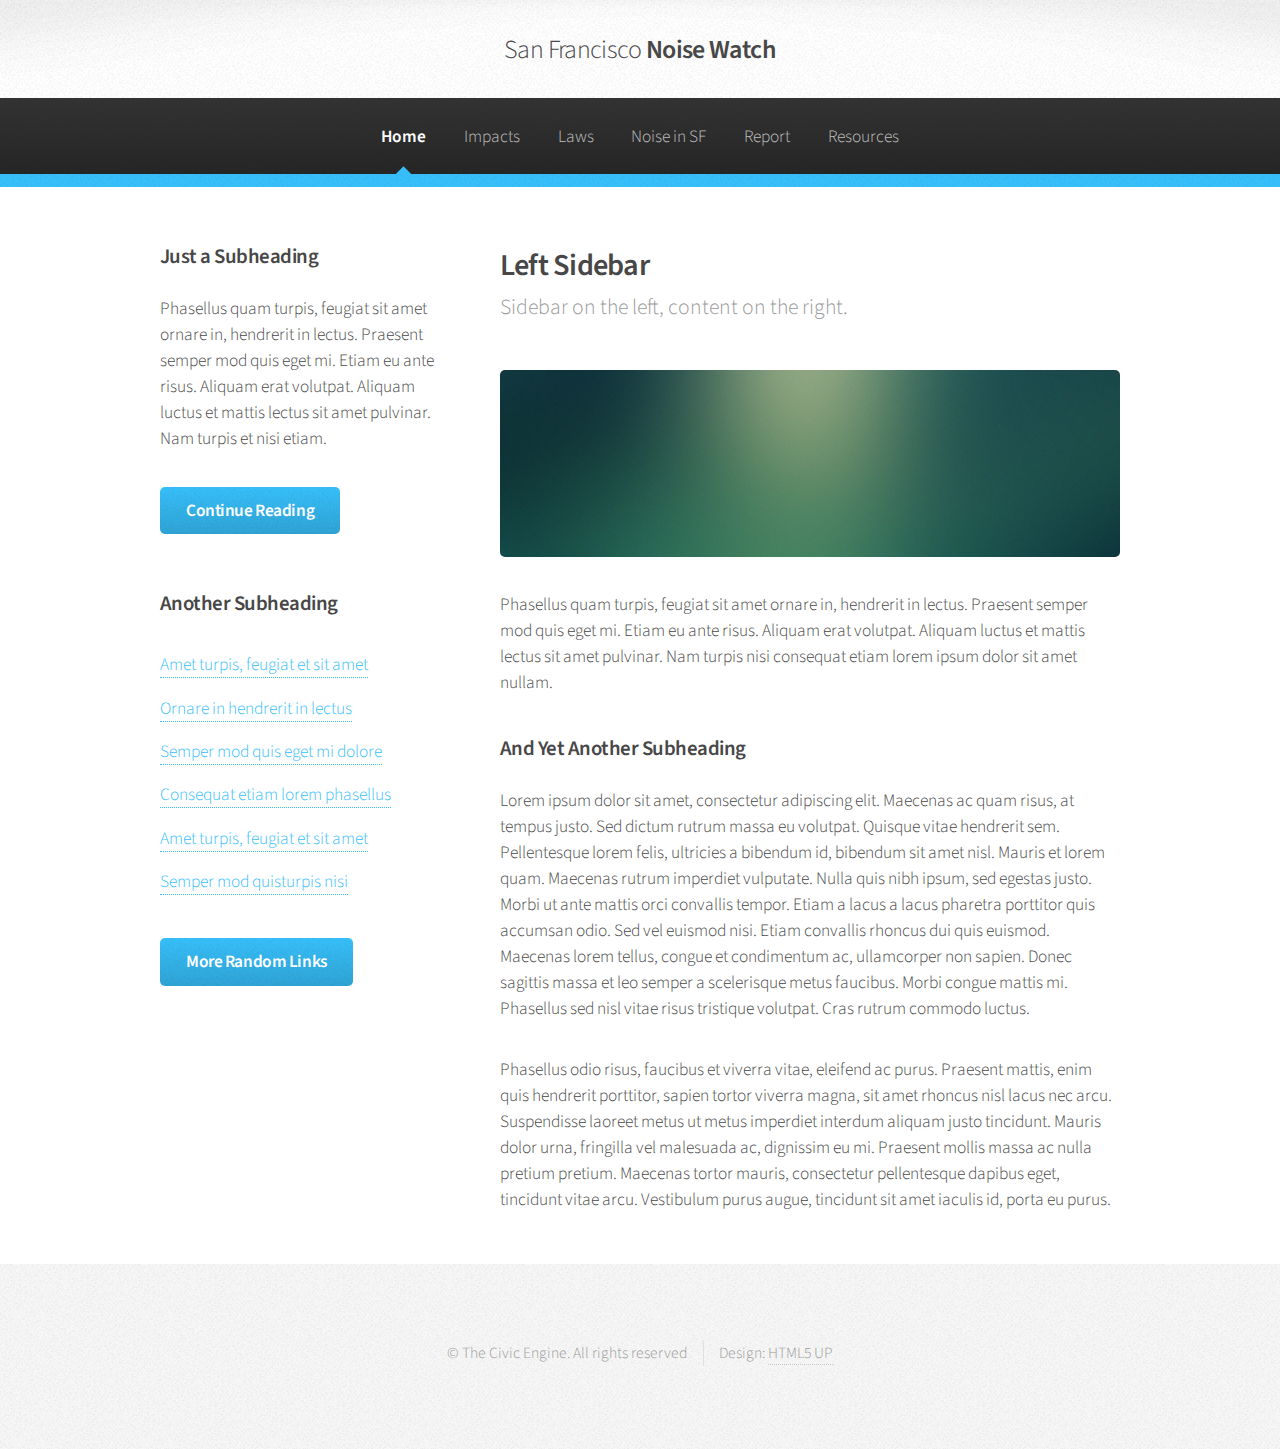
==== impacts.html @ 50843672 "Adds basic website" ====
<!DOCTYPE HTML>
<!--
	Arcana by HTML5 UP
	html5up.net | @n33co
	Free for personal and commercial use under the CCA 3.0 license (html5up.net/license)
-->
<html>

	<head>
		<title>San Francisco Noise Watch</title>
		<meta http-equiv="content-type" content="text/html; charset=utf-8" />
		<meta name="description" content="" />
		<meta name="keywords" content="" />
		<!--[if lte IE 8]><script src="css/ie/html5shiv.js"></script><![endif]-->
		<script src="js/jquery.min.js"></script>
		<script src="js/jquery.dropotron.min.js"></script>
		<script src="js/skel.min.js"></script>
		<script src="js/skel-layers.min.js"></script>
		<script src="js/init.js"></script>
		<noscript>
			<link rel="stylesheet" href="css/skel.css" />
			<link rel="stylesheet" href="css/style.css" />
			<link rel="stylesheet" href="css/style-wide.css" />
		</noscript>
		<!--[if lte IE 8]><link rel="stylesheet" href="css/ie/v8.css" /><![endif]-->
	</head>
	<body>

		<!-- Header -->
			<div id="header">

				<!-- Logo -->
					<h1><a href="index.html" id="logo"><em>San Francisco</em> Noise Watch</a></h1>

				<!-- Nav -->
					<nav id="nav">
						 <ul>
							<li class="current"><a href="index.html">Home</a></li>
							<!--
							<li>
								<a href="">Dropdown</a>
								<ul>
									<li><a href="#">Lorem dolor</a></li>
									<li><a href="#">Magna phasellus</a></li>
									<li><a href="#">Etiam sed tempus</a></li>
									<li>
										<a href="">Submenu</a>
										<ul>
											<li><a href="#">Lorem dolor</a></li>
											<li><a href="#">Phasellus magna</a></li>
											<li><a href="#">Magna phasellus</a></li>
											<li><a href="#">Etiam nisl</a></li>
											<li><a href="#">Veroeros feugiat</a></li>
										</ul>
									</li>
									<li><a href="#">Veroeros feugiat</a></li>
								</ul>
							</li> -->
							<li><a href="impacts.html">Impacts</a></li>
							<li><a href="laws.html">Laws</a></li>
							<li><a href="noise.html">Noise in SF</a></li>
							<li><a href="report.html">Report</a></li>
							<li><a href="resources.html">Resources</a></li>
						</ul>
					</nav>

			</div>

		<!-- Main -->
			<section class="wrapper style1">
				<div class="container">
					<div class="row 200%">
						<div class="4u 12u(narrower)">
							<div id="sidebar">

								<!-- Sidebar -->

									<section>
										<h3>Just a Subheading</h3>
										<p>Phasellus quam turpis, feugiat sit amet ornare in, hendrerit in lectus.
										Praesent semper mod quis eget mi. Etiam eu ante risus. Aliquam erat volutpat.
										Aliquam luctus et mattis lectus sit amet pulvinar. Nam turpis et nisi etiam.</p>
										<footer>
											<a href="#" class="button">Continue Reading</a>
										</footer>
									</section>

									<section>
										<h3>Another Subheading</h3>
										<ul class="links">
											<li><a href="#">Amet turpis, feugiat et sit amet</a></li>
											<li><a href="#">Ornare in hendrerit in lectus</a></li>
											<li><a href="#">Semper mod quis eget mi dolore</a></li>
											<li><a href="#">Consequat etiam lorem phasellus</a></li>
											<li><a href="#">Amet turpis, feugiat et sit amet</a></li>
											<li><a href="#">Semper mod quisturpis nisi</a></li>
										</ul>
										<footer>
											<a href="#" class="button">More Random Links</a>
										</footer>
									</section>

							</div>
						</div>
						<div class="8u  12u(narrower) important(narrower)">
							<div id="content">

								<!-- Content -->

									<article>
										<header>
											<h2>Left Sidebar</h2>
											<p>Sidebar on the left, content on the right.</p>
										</header>

										<span class="image featured"><img src="images/banner.jpg" alt="" /></span>

										<p>Phasellus quam turpis, feugiat sit amet ornare in, hendrerit in lectus.
										Praesent semper mod quis eget mi. Etiam eu ante risus. Aliquam erat volutpat.
										Aliquam luctus et mattis lectus sit amet pulvinar. Nam turpis nisi
										consequat etiam lorem ipsum dolor sit amet nullam.</p>

										<h3>And Yet Another Subheading</h3>
										<p>Lorem ipsum dolor sit amet, consectetur adipiscing elit. Maecenas ac quam risus, at tempus
										justo. Sed dictum rutrum massa eu volutpat. Quisque vitae hendrerit sem. Pellentesque lorem felis,
										ultricies a bibendum id, bibendum sit amet nisl. Mauris et lorem quam. Maecenas rutrum imperdiet
										vulputate. Nulla quis nibh ipsum, sed egestas justo. Morbi ut ante mattis orci convallis tempor.
										Etiam a lacus a lacus pharetra porttitor quis accumsan odio. Sed vel euismod nisi. Etiam convallis
										rhoncus dui quis euismod. Maecenas lorem tellus, congue et condimentum ac, ullamcorper non sapien.
										Donec sagittis massa et leo semper a scelerisque metus faucibus. Morbi congue mattis mi.
										Phasellus sed nisl vitae risus tristique volutpat. Cras rutrum commodo luctus.</p>

										<p>Phasellus odio risus, faucibus et viverra vitae, eleifend ac purus. Praesent mattis, enim
										quis hendrerit porttitor, sapien tortor viverra magna, sit amet rhoncus nisl lacus nec arcu.
										Suspendisse laoreet metus ut metus imperdiet interdum aliquam justo tincidunt. Mauris dolor urna,
										fringilla vel malesuada ac, dignissim eu mi. Praesent mollis massa ac nulla pretium pretium.
										Maecenas tortor mauris, consectetur pellentesque dapibus eget, tincidunt vitae arcu.
										Vestibulum purus augue, tincidunt sit amet iaculis id, porta eu purus.</p>
									</article>

							</div>
						</div>
					</div>
				</div>
			</section>

		<!-- Footer -->
			<div id="footer">
				<!-- Copyright -->
					<div class="copyright">
						<ul class="menu">
							<li>&copy; The Civic Engine. All rights reserved</li><li>Design: <a href="http://html5up.net">HTML5 UP</a></li>
						</ul>
					</div>

			</div>

	</body>
</html>
---- css/skel.css ----
/* Resets (http://meyerweb.com/eric/tools/css/reset/ | v2.0 | 20110126 | License: none (public domain)) */

	html,body,div,span,applet,object,iframe,h1,h2,h3,h4,h5,h6,p,blockquote,pre,a,abbr,acronym,address,big,cite,code,del,dfn,em,img,ins,kbd,q,s,samp,small,strike,strong,sub,sup,tt,var,b,u,i,center,dl,dt,dd,ol,ul,li,fieldset,form,label,legend,table,caption,tbody,tfoot,thead,tr,th,td,article,aside,canvas,details,embed,figure,figcaption,footer,header,hgroup,menu,nav,output,ruby,section,summary,time,mark,audio,video{margin:0;padding:0;border:0;font-size:100%;font:inherit;vertical-align:baseline;}article,aside,details,figcaption,figure,footer,header,hgroup,menu,nav,section{display:block;}body{line-height:1;}ol,ul{list-style:none;}blockquote,q{quotes:none;}blockquote:before,blockquote:after,q:before,q:after{content:'';content:none;}table{border-collapse:collapse;border-spacing:0;}body{-webkit-text-size-adjust:none}

/* Box Model */

	*, *:before, *:after {
		-moz-box-sizing: border-box;
		-webkit-box-sizing: border-box;
		box-sizing: border-box;
	}

/* Container */

	.container {
		margin-left: auto;
		margin-right: auto;

		/* width: (containers) */
		width: 1200px;
	}

	/* Modifiers */

		/* 125% */
			.container.\31 25\25 {
				width: 100%;

				/* max-width: (containers * 1.25) */
				max-width: 1500px;

				/* min-width: (containers) */
				min-width: 1200px;
			}

		/* 75% */
			.container.\37 5\25 {

				/* width: (containers * 0.75) */
				width: 900px;

			}

		/* 50% */
			.container.\35 0\25 {

				/* width: (containers * 0.50) */
				width: 600px;

			}

		/* 25% */
			.container.\32 5\25 {

				/* width: (containers * 0.25) */
				width: 300px;

			}

/* Grid */

	.row {
		border-bottom: solid 1px transparent;
	}

	.row > * {
		float: left;
	}

	.row:after, .row:before {
		content: '';
		display: block;
		clear: both;
		height: 0;
	}

	.row.uniform > * > :first-child {
		margin-top: 0;
	}

	.row.uniform > * > :last-child {
		margin-bottom: 0;
	}

	/* Gutters */

		/* Normal */

			.row > * {
				/* padding: (gutters.horizontal) 0 0 (gutters.vertical) */
				padding: 40px 0 0 40px;
			}

			.row {
				/* margin: -(gutters.horizontal) 0 -1px -(gutters.vertical) */
				margin: -40px 0 -1px -40px;
			}

			.row.uniform > * {
				/* padding: (gutters.vertical) 0 0 (gutters.vertical) */
				padding: 40px 0 0 40px;
			}

			.row.uniform {
				/* margin: -(gutters.vertical) 0 -1px -(gutters.vertical) */
				margin: -40px 0 -1px -40px;
			}

		/* 200% */

			.row.\32 00\25 > * {
				/* padding: (gutters.horizontal) 0 0 (gutters.vertical) */
				padding: 80px 0 0 80px;
			}

			.row.\32 00\25 {
				/* margin: -(gutters.horizontal) 0 -1px -(gutters.vertical) */
				margin: -80px 0 -1px -80px;
			}

			.row.uniform.\32 00\25 > * {
				/* padding: (gutters.vertical) 0 0 (gutters.vertical) */
				padding: 80px 0 0 80px;
			}

			.row.uniform.\32 00\25 {
				/* margin: -(gutters.vertical) 0 -1px -(gutters.vertical) */
				margin: -80px 0 -1px -80px;
			}

		/* 150% */

			.row.\31 50\25 > * {
				/* padding: (gutters.horizontal) 0 0 (gutters.vertical) */
				padding: 60px 0 0 60px;
			}

			.row.\31 50\25 {
				/* margin: -(gutters.horizontal) 0 -1px -(gutters.vertical) */
				margin: -60px 0 -1px -60px;
			}

			.row.uniform.\31 50\25 > * {
				/* padding: (gutters.vertical) 0 0 (gutters.vertical) */
				padding: 60px 0 0 60px;
			}

			.row.uniform.\31 50\25 {
				/* margin: -(gutters.vertical) 0 -1px -(gutters.vertical) */
				margin: -60px 0 -1px -60px;
			}

		/* 50% */

			.row.\35 0\25 > * {
				/* padding: (gutters.horizontal) 0 0 (gutters.vertical) */
				padding: 20px 0 0 20px;
			}

			.row.\35 0\25 {
				/* margin: -(gutters.horizontal) 0 -1px -(gutters.vertical) */
				margin: -20px 0 -1px -20px;
			}

			.row.uniform.\35 0\25 > * {
				/* padding: (gutters.vertical) 0 0 (gutters.vertical) */
				padding: 20px 0 0 20px;
			}

			.row.uniform.\35 0\25 {
				/* margin: -(gutters.vertical) 0 -1px -(gutters.vertical) */
				margin: -20px 0 -1px -20px;
			}

		/* 25% */

			.row.\32 5\25 > * {
				/* padding: (gutters.horizontal) 0 0 (gutters.vertical) */
				padding: 10px 0 0 10px;
			}

			.row.\32 5\25 {
				/* margin: -(gutters.horizontal) 0 -1px -(gutters.vertical) */
				margin: -10px 0 -1px -10px;
			}

			.row.uniform.\32 5\25 > * {
				/* padding: (gutters.vertical) 0 0 (gutters.vertical) */
				padding: 10px 0 0 10px;
			}

			.row.uniform.\32 5\25 {
				/* margin: -(gutters.vertical) 0 -1px -(gutters.vertical) */
				margin: -10px 0 -1px -10px;
			}

		/* 0% */

			.row.\30 \25 > * {
				padding: 0;
			}

			.row.\30 \25 {
				margin: 0 0 -1px 0;
			}

	/* Cells */

		.\31 2u, .\31 2u\24 { width: 100%; clear: none; margin-left: 0; }
		.\31 1u, .\31 1u\24 { width: 91.6666666667%; clear: none; margin-left: 0; }
		.\31 0u, .\31 0u\24 { width: 83.3333333333%; clear: none; margin-left: 0; }
		.\39 u, .\39 u\24 { width: 75%; clear: none; margin-left: 0; }
		.\38 u, .\38 u\24 { width: 66.6666666667%; clear: none; margin-left: 0; }
		.\37 u, .\37 u\24 { width: 58.3333333333%; clear: none; margin-left: 0; }
		.\36 u, .\36 u\24 { width: 50%; clear: none; margin-left: 0; }
		.\35 u, .\35 u\24 { width: 41.6666666667%; clear: none; margin-left: 0; }
		.\34 u, .\34 u\24 { width: 33.3333333333%; clear: none; margin-left: 0; }
		.\33 u, .\33 u\24 { width: 25%; clear: none; margin-left: 0; }
		.\32 u, .\32 u\24 { width: 16.6666666667%; clear: none; margin-left: 0; }
		.\31 u, .\31 u\24 { width: 8.3333333333%; clear: none; margin-left: 0; }

		.\31 2u\24 + *,
		.\31 1u\24 + *,
		.\31 0u\24 + *,
		.\39 u\24 + *,
		.\38 u\24 + *,
		.\37 u\24 + *,
		.\36 u\24 + *,
		.\35 u\24 + *,
		.\34 u\24 + *,
		.\33 u\24 + *,
		.\32 u\24 + *,
		.\31 u\24 + * {
			clear: left;
		}

		.\-11u { margin-left: 91.6666666667% }
		.\-10u { margin-left: 83.3333333333% }
		.\-9u { margin-left: 75% }
		.\-8u { margin-left: 66.6666666667% }
		.\-7u { margin-left: 58.3333333333% }
		.\-6u { margin-left: 50% }
		.\-5u { margin-left: 41.6666666667% }
		.\-4u { margin-left: 33.3333333333% }
		.\-3u { margin-left: 25% }
		.\-2u { margin-left: 16.6666666667% }
		.\-1u { margin-left: 8.3333333333% }
---- css/style.css ----
@import url("font-awesome.min.css");
@import url("http://fonts.googleapis.com/css?family=Source+Sans+Pro:300,300italic,600,600italic");

/*
	Arcana by HTML5 UP
	html5up.net | @n33co
	Free for personal and commercial use under the CCA 3.0 license (html5up.net/license)
*/

/* Custom stuff */

.half-container{
	width: 50%;
	height: 400px;
}

.map{
	height: 400px;
	margin-bottom: 40px;
	margin-left: 10px;
	margin-right: 10px;
}

.map-title{
	text-align: center;
}

.noise-content p {
	margin-bottom: 1em;
}

/* Basic */

	body,
	#skel-layers-wrapper {
		background: #f7f7f7 url("images/bg01.png");
	}

	body.is-loading * {
		-moz-transition: none !important;
		-webkit-transition: none !important;
		-o-transition: none !important;
		-ms-transition: none !important;
		transition: none !important;
		-moz-animation: none !important;
		-webkit-animation: none !important;
		-o-animation: none !important;
		-ms-animation: none !important;
		animation: none !important;
	}

	body, input, select, textarea {
		color: #474747;
		font-family: 'Source Sans Pro', sans-serif;
		font-size: 16pt;
		font-weight: 300;
		line-height: 1.65em;
	}

	a {
		-moz-transition: color 0.2s ease-in-out, border-color 0.2s ease-in-out, opacity 0.2s ease-in-out;
		-webkit-transition: color 0.2s ease-in-out, border-color 0.2s ease-in-out, opacity 0.2s ease-in-out;
		-o-transition: color 0.2s ease-in-out, border-color 0.2s ease-in-out, opacity 0.2s ease-in-out;
		-ms-transition: color 0.2s ease-in-out, border-color 0.2s ease-in-out, opacity 0.2s ease-in-out;
		transition: color 0.2s ease-in-out, border-color 0.2s ease-in-out, opacity 0.2s ease-in-out;
		color: #37c0fb;
		text-decoration: none;
		border-bottom: dotted 1px;
	}

		a:hover {
			color: #37c0fb;
			border-bottom-color: transparent;
		}

	strong, b {
		font-weight: 600;
	}

	em, i {
		font-style: italic;
	}

	p, ul, ol, dl, table, blockquote {
		margin: 0 0 2em 0;
	}

	h1, h2, h3, h4, h5, h6 {
		color: inherit;
		font-weight: 600;
		line-height: 1.75em;
		margin-bottom: 1em;
	}

		h1 a, h2 a, h3 a, h4 a, h5 a, h6 a {
			color: inherit;
			text-decoration: none;
		}

		h1 em, h2 em, h3 em, h4 em, h5 em, h6 em {
			font-style: normal;
			font-weight: 300;
		}

	h2 {
		font-size: 1.75em;
		letter-spacing: -0.025em;
	}

	h3 {
		font-size: 1.2em;
		letter-spacing: -0.025em;
	}

	sub {
		font-size: 0.8em;
		position: relative;
		top: 0.5em;
	}

	sup {
		font-size: 0.8em;
		position: relative;
		top: -0.5em;
	}

	hr {
		border-top: solid 1px #e0e0e0;
		border: 0;
		margin-bottom: 1.5em;
	}

	blockquote {
		border-left: solid 0.5em #e0e0e0;
		font-style: italic;
		padding: 1em 0 1em 2em;
	}

	section.special, article.special {
		text-align: center;
	}

	header p {
		color: #999999;
		font-size: 1.25em;
		position: relative;
		margin-top: -1.25em;
		margin-bottom: 2.25em;
	}

	header.major {
		text-align: center;
		margin: 0 0 2em 0;
	}

		header.major h2 {
			font-size: 2.25em;
		}

		header.major p {
			position: relative;
			border-top: solid 1px #e0e0e0;
			padding: 1em 0 0 0;
			margin: 0;
			top: -1em;
			font-size: 1.5em;
			letter-spacing: -0.025em;
		}

	footer {
		margin: 0 0 3em 0;
	}

		footer > :last-child {
			margin-bottom: 0;
		}

		footer.major {
			padding-top: 3em;
		}

/* Form */

	input[type="text"],
	input[type="password"],
	input[type="email"],
	textarea {
		-moz-appearance: none;
		-webkit-appearance: none;
		-o-appearance: none;
		-ms-appearance: none;
		appearance: none;
		-moz-transition: border-color 0.2s ease-in-out;
		-webkit-transition: border-color 0.2s ease-in-out;
		-o-transition: border-color 0.2s ease-in-out;
		-ms-transition: border-color 0.2s ease-in-out;
		transition: border-color 0.2s ease-in-out;
		background: #fff;
		border: solid 1px #e0e0e0;
		border-radius: 5px;
		color: inherit;
		display: block;
		outline: 0;
		padding: 0.75em;
		text-decoration: none;
		width: 100%;
	}

		input[type="text"]:focus,
		input[type="password"]:focus,
		input[type="email"]:focus,
		textarea:focus {
			border-color: #37c0fb;
		}

	input[type="text"],
	input[type="password"],
	input[type="email"] {
		line-height: 1em;
	}

	label {
		display: block;
		color: inherit;
		font-weight: 600;
		line-height: 1.75em;
		margin-bottom: 0.5em;
	}

	::-webkit-input-placeholder {
		color: #999999;
		position: relative;
		top: 3px;
	}

	:-moz-placeholder {
		color: #999999;
	}

	::-moz-placeholder {
		color: #999999;
	}

	:-ms-input-placeholder {
		color: #999999;
	}

	.formerize-placeholder {
		color: #999999;
	}

/* Image */

	.image {
		border: 0;
		display: inline-block;
		position: relative;
		border-radius: 5px;
	}

		.image img {
			display: block;
			border-radius: 5px;
		}

		.image.left {
			display: block;
			float: left;
			margin: 0 2em 2em 0;
			position: relative;
			top: 0.25em;
		}

			.image.left img {
				display: block;
				width: 100%;
			}

		.image.fit {
			display: block;
		}

			.image.fit img {
				display: block;
				width: 100%;
			}

		.image.featured {
			display: block;
			margin: 0 0 2em 0;
		}

			.image.featured img {
				display: block;
				width: 100%;
			}

/* Icon */

	.icon {
		position: relative;
		text-decoration: none;
	}

		.icon:before {
			-moz-osx-font-smoothing: grayscale;
			-webkit-font-smoothing: antialiased;
			font-family: FontAwesome;
			font-style: normal;
			font-weight: normal;
			text-transform: none !important;
		}

		.icon > .label {
			display: none;
		}

		.icon.major {
			text-align: center;
			cursor: default;
			background-color: #37c0fb;
			background-image: -moz-linear-gradient(top, rgba(0,0,0,0), rgba(0,0,0,0.15)), url("images/bg01.png");
			background-image: -webkit-linear-gradient(top, rgba(0,0,0,0), rgba(0,0,0,0.15)), url("images/bg01.png");
			background-image: -o-linear-gradient(top, rgba(0,0,0,0), rgba(0,0,0,0.15)), url("images/bg01.png");
			background-image: -ms-linear-gradient(top, rgba(0,0,0,0), rgba(0,0,0,0.15)), url("images/bg01.png");
			background-image: linear-gradient(top, rgba(0,0,0,0), rgba(0,0,0,0.15)), url("images/bg01.png");
			color: white;
			border-radius: 100%;
			display: inline-block;
			width: 5em;
			height: 5em;
			line-height: 5em;
			box-shadow: 0 0 0 7px white, 0 0 0 8px #e0e0e0;
			margin: 0 0 2em 0;
		}

			.icon.major:before {
				font-size: 36px;
			}

/* Lists */

	ol.default {
		list-style: decimal;
		padding-left: 1.25em;
	}

		ol.default li {
			padding-left: 0.25em;
		}

	ul.default {
		list-style: disc;
		padding-left: 1em;
	}

		ul.default li {
			padding-left: 0.5em;
		}

	ul.links li {
		line-height: 2.5em;
	}

	ul.icons {
		cursor: default;
	}

		ul.icons li {
			display: inline-block;
			line-height: 1em;
			padding-left: 1.5em;
		}

			ul.icons li:first-child {
				padding-left: 0;
			}

			ul.icons li a, ul.icons li span {
				font-size: 2em;
				border: 0;
			}

	ul.actions {
		cursor: default;
	}

		ul.actions:last-child {
			margin-bottom: 0;
		}

		ul.actions li {
			display: inline-block;
			padding: 0 0 0 1.5em;
		}

			ul.actions li:first-child {
				padding: 0;
			}

		ul.actions.vertical li {
			display: block;
			padding: 1.5em 0 0 0;
		}

			ul.actions.vertical li:first-child {
				padding: 0;
			}

	ul.menu li {
		border-left: solid 1px #e0e0e0;
		display: inline-block;
		padding: 0 0 0 1em;
		margin: 0 0 0 1em;
	}

		ul.menu li:first-child {
			border-left: 0;
			margin-left: 0;
			padding-left: 0;
		}

/* Tables */

	table {
		width: 100%;
	}

		table.default {
			width: 100%;
		}

			table.default tbody tr {
				border-bottom: solid 1px #e0e0e0;
			}

			table.default td {
				padding: 0.5em 1em 0.5em 1em;
			}

			table.default th {
				font-weight: 600;
				padding: 0.5em 1em 0.5em 1em;
				text-align: left;
			}

			table.default thead {
				background-color: #555555;
				background-image: -moz-linear-gradient(top, rgba(0,0,0,0), rgba(0,0,0,0.15)), url("images/bg01.png");
				background-image: -webkit-linear-gradient(top, rgba(0,0,0,0), rgba(0,0,0,0.15)), url("images/bg01.png");
				background-image: -o-linear-gradient(top, rgba(0,0,0,0), rgba(0,0,0,0.15)), url("images/bg01.png");
				background-image: -ms-linear-gradient(top, rgba(0,0,0,0), rgba(0,0,0,0.15)), url("images/bg01.png");
				background-image: linear-gradient(top, rgba(0,0,0,0), rgba(0,0,0,0.15)), url("images/bg01.png");
				color: #fff;
			}

/* Button */

	input[type="submit"],
	input[type="reset"],
	input[type="button"],
	.button {
		-moz-appearance: none;
		-webkit-appearance: none;
		-o-appearance: none;
		-ms-appearance: none;
		appearance: none;
		-moz-transition: background-color 0.2s ease-in-out, color 0.2s ease-in-out, box-shadow 0.2s ease-in-out;
		-webkit-transition: background-color 0.2s ease-in-out, color 0.2s ease-in-out, box-shadow 0.2s ease-in-out;
		-o-transition: background-color 0.2s ease-in-out, color 0.2s ease-in-out, box-shadow 0.2s ease-in-out;
		-ms-transition: background-color 0.2s ease-in-out, color 0.2s ease-in-out, box-shadow 0.2s ease-in-out;
		transition: background-color 0.2s ease-in-out, color 0.2s ease-in-out, box-shadow 0.2s ease-in-out;
		background-color: #37c0fb;
		background-image: -moz-linear-gradient(top, rgba(0,0,0,0), rgba(0,0,0,0.15)), url("images/bg01.png");
		background-image: -webkit-linear-gradient(top, rgba(0,0,0,0), rgba(0,0,0,0.15)), url("images/bg01.png");
		background-image: -o-linear-gradient(top, rgba(0,0,0,0), rgba(0,0,0,0.15)), url("images/bg01.png");
		background-image: -ms-linear-gradient(top, rgba(0,0,0,0), rgba(0,0,0,0.15)), url("images/bg01.png");
		background-image: linear-gradient(top, rgba(0,0,0,0), rgba(0,0,0,0.15)), url("images/bg01.png");
		border-radius: 5px;
		border: 0;
		color: white;
		cursor: pointer;
		display: inline-block;
		padding: 0 1.5em;
		line-height: 2.75em;
		min-width: 9em;
		text-align: center;
		text-decoration: none;
		font-weight: 600;
		letter-spacing: -0.025em;
	}

		input[type="submit"]:hover,
		input[type="reset"]:hover,
		input[type="button"]:hover,
		.button:hover {
			background-color: #50c8fb;
			color: white !important;
		}

		input[type="submit"]:active,
		input[type="reset"]:active,
		input[type="button"]:active,
		.button:active {
			background-color: #1eb8fb;
			color: white;
		}

		input[type="submit"].alt,
		input[type="reset"].alt,
		input[type="button"].alt,
		.button.alt {
			background-color: #555555;
			color: #fff;
		}

			input[type="submit"].alt:hover,
			input[type="reset"].alt:hover,
			input[type="button"].alt:hover,
			.button.alt:hover {
				background-color: #626262;
			}

			input[type="submit"].alt:active,
			input[type="reset"].alt:active,
			input[type="button"].alt:active,
			.button.alt:active {
				background-color: #484848;
			}

		input[type="submit"].icon:before,
		input[type="reset"].icon:before,
		input[type="button"].icon:before,
		.button.icon:before {
			margin-right: 0.5em;
		}

		input[type="submit"].fit,
		input[type="reset"].fit,
		input[type="button"].fit,
		.button.fit {
			width: 100%;
		}

		input[type="submit"].small,
		input[type="reset"].small,
		input[type="button"].small,
		.button.small {
			font-size: 0.8em;
		}

/* Box */

	.box.highlight {
		text-align: center;
	}

	.box.post {
		position: relative;
		margin: 0 0 2em 0;
	}

		.box.post:after {
			content: '';
			display: block;
			clear: both;
		}

		.box.post .inner {
			margin-left: calc(30% + 2em);
		}

			.box.post .inner > :last-child {
				margin-bottom: 0;
			}

		.box.post .image {
			width: 30%;
			margin: 0;
		}

/* Header */

	#header {
		text-align: center;
		padding: 3em 0 0 0;
		background-color: #fff;
		background-image: url("images/bg02.png"), url("images/bg02.png"), url("images/bg01.png");
		background-position: top left,					top left,					top left;
		background-size: 100% 6em,					100% 6em,					auto;
		background-repeat: no-repeat,					no-repeat,					repeat;
	}

		#header h1 {
			padding: 0 0 2.75em 0;
			margin: 0;
		}

			#header h1 a {
				font-size: 1.5em;
				letter-spacing: -0.025em;
				border: 0;
			}

	#nav {
		cursor: default;
		background-color: #333;
		background-image: -moz-linear-gradient(top, rgba(0,0,0,0), rgba(0,0,0,0.3)), url("images/bg01.png");
		background-image: -webkit-linear-gradient(top, rgba(0,0,0,0), rgba(0,0,0,0.3)), url("images/bg01.png");
		background-image: -o-linear-gradient(top, rgba(0,0,0,0), rgba(0,0,0,0.3)), url("images/bg01.png");
		background-image: -ms-linear-gradient(top, rgba(0,0,0,0), rgba(0,0,0,0.3)), url("images/bg01.png");
		background-image: linear-gradient(top, rgba(0,0,0,0), rgba(0,0,0,0.3)), url("images/bg01.png");
		padding: 0;
	}

		#nav:after {
			content: '';
			display: block;
			width: 100%;
			height: 0.75em;
			background-color: #37c0fb;
			background-image: url("images/bg01.png");
		}

		#nav > ul {
			margin: 0;
		}

			#nav > ul > li {
				position: relative;
				display: inline-block;
				margin-left: 1em;
			}

				#nav > ul > li a {
					color: #c0c0c0;
					text-decoration: none;
					border: 0;
					display: block;
					padding: 1.5em 0.5em 1.35em 0.5em;
				}

				#nav > ul > li:first-child {
					margin-left: 0;
				}

				#nav > ul > li:hover a {
					color: #fff;
				}

				#nav > ul > li.current {
					font-weight: 600;
				}

					#nav > ul > li.current:before {
						-moz-transform: rotateZ(45deg);
						-webkit-transform: rotateZ(45deg);
						-o-transform: rotateZ(45deg);
						-ms-transform: rotateZ(45deg);
						transform: rotateZ(45deg);
						width: 0.75em;
						height: 0.75em;
						content: '';
						display: block;
						position: absolute;
						bottom: -0.5em;
						left: 50%;
						margin-left: -0.375em;
						background-color: #37c0fb;
						background-image: url("images/bg01.png");
					}

					#nav > ul > li.current a {
						color: #fff;
					}

				#nav > ul > li.active a {
					color: #fff;
				}

					#nav > ul > li.active.current:before {
						opacity: 0;
					}

				#nav > ul > li > ul {
					display: none;
				}

/* Dropotron */

	.dropotron {
		background-color: #333;
		background-image: -moz-linear-gradient(top, rgba(0,0,0,0.3), rgba(0,0,0,0)), url("images/bg01.png");
		background-image: -webkit-linear-gradient(top, rgba(0,0,0,0.3), rgba(0,0,0,0)), url("images/bg01.png");
		background-image: -o-linear-gradient(top, rgba(0,0,0,0.3), rgba(0,0,0,0)), url("images/bg01.png");
		background-image: -ms-linear-gradient(top, rgba(0,0,0,0.3), rgba(0,0,0,0)), url("images/bg01.png");
		background-image: linear-gradient(top, rgba(0,0,0,0.3), rgba(0,0,0,0)), url("images/bg01.png");
		border-radius: 5px;
		color: #fff;
		min-width: 10em;
		padding: 1em 0;
		text-align: center;
		box-shadow: 0 1em 1em 0 rgba(0, 0, 0, 0.5);
	}

		.dropotron > li {
			line-height: 2em;
			padding: 0 1.1em 0 1em;
		}

			.dropotron > li > a {
				color: #c0c0c0;
				text-decoration: none;
				border: 0;
			}

			.dropotron > li.active > a, .dropotron > li:hover > a {
				color: #fff;
			}

		.dropotron.level-0 {
			border-radius: 0 0 5px 5px;
			font-size: 0.9em;
			padding-top: 0;
			margin-top: -1px;
		}

/* Banner */

	#banner {
		background-image: url("../images/sanfran.jpg");
		background-position: center center;
		background-size: cover;
		height: 28em;
		text-align: center;
		position: relative;
	}

		#banner header {
			position: absolute;
			bottom: 0;
			left: 0;
			width: 100%;
			background: #212121;
			background: rgba(27, 27, 27, 0.75);
			color: #fff;
			padding: 1.5em 0;
		}

			#banner header h2 {
				display: inline-block;
				margin: 0;
				font-size: 1.25em;
				vertical-align: middle;
			}

				#banner header h2 em {
					opacity: 0.75;
				}

				#banner header h2 a {
					border-bottom-color: rgba(255, 255, 255, 0.5);
				}

					#banner header h2 a:hover {
						border-bottom-color: transparent;
					}

			#banner header .button {
				vertical-align: middle;
				margin-left: 1em;
			}

/* Wrapper */

	.wrapper {
		padding: 5em 0 3em 0;
	}

		.wrapper.style1 {
			background: #fff;
		}

		.wrapper.style2 {
			background-color: #fff;
			background-image: url("images/bg02.png"), url("images/bg03.png"), url("images/bg01.png");
			background-position: top left,						bottom left,					top left;
			background-size: 100% 6em,						100% 6em,						auto;
			background-repeat: no-repeat,						no-repeat,						repeat;
		}

		.wrapper.style3 {
			background-color: #37c0fb;
			background-image: -moz-linear-gradient(top, rgba(0,0,0,0), rgba(0,0,0,0.15)), url("images/bg01.png");
			background-image: -webkit-linear-gradient(top, rgba(0,0,0,0), rgba(0,0,0,0.15)), url("images/bg01.png");
			background-image: -o-linear-gradient(top, rgba(0,0,0,0), rgba(0,0,0,0.15)), url("images/bg01.png");
			background-image: -ms-linear-gradient(top, rgba(0,0,0,0), rgba(0,0,0,0.15)), url("images/bg01.png");
			background-image: linear-gradient(top, rgba(0,0,0,0), rgba(0,0,0,0.15)), url("images/bg01.png");
			color: white;
		}

			.wrapper.style3 .button {
				background: white;
				color: #474747;
			}

				.wrapper.style3 .button:hover {
					color: #37c0fb !important;
				}

/* CTA */

	#cta {
		text-align: center;
		padding: 3.5em 0;
	}

		#cta header h2 {
			display: inline-block;
			vertical-align: middle;
			margin: 0;
		}

		#cta header .button {
			vertical-align: middle;
			margin-left: 1em;
		}

/* Footer */

	#footer {
		padding: 4em 0 8em 0;
	}

		#footer a {
			color: inherit;
			border-bottom-color: rgba(71, 71, 71, 0.25);
		}

			#footer a:hover {
				color: #37c0fb;
				border-bottom-color: transparent;
			}

		#footer .container {
			margin-bottom: 4em;
		}

		#footer .icons {
			text-align: center;
			margin: 0;
		}

			#footer .icons a {
				color: #999999;
			}

				#footer .icons a:hover {
					color: #474747;
				}

		#footer .copyright {
			color: #999999;
			margin-top: 1.5em;
			text-align: center;
			font-size: 0.9em;
		}
---- css/style-wide.css ----
/*
	Arcana by HTML5 UP
	html5up.net | @n33co
	Free for personal and commercial use under the CCA 3.0 license (html5up.net/license)
*/

/* Basic */

	body, input, select, textarea {
		font-size: 14pt;
		line-height: 1.5em;
	}

/* Banner */

	#banner {
		height: 24em;
	}
---- css/ie/v8.css ----
/*
	Arcana by HTML5 UP
	html5up.net | @n33co
	Free for personal and commercial use under the CCA 3.0 license (html5up.net/license)
*/

/* Form */

	input[type="text"],
	input[type="password"],
	input[type="email"],
	textarea {
		position: relative;
		-ms-behavior: url("css/ie/PIE.htc");
	}

/* Image */

	.image {
		-ms-behavior: url("css/ie/PIE.htc");
	}

		.image img {
			position: relative;
			-ms-behavior: url("css/ie/PIE.htc");
		}

/* Icon */

	.icon.major {
		position: relative;
		-ms-behavior: url("css/ie/PIE.htc");
	}

/* Button */

	input[type="submit"],
	input[type="reset"],
	input[type="button"],
	.button {
		position: relative;
		-ms-behavior: url("css/ie/PIE.htc");
	}

/* Box */

	.box.post .inner {
		margin-left: 35%;
	}

/* Header */

	#nav > ul > li.current:before {
		display: none;
	}

/* Dropotron */

	.dropotron {
		-ms-behavior: url("css/ie/PIE.htc");
	}

/* Banner */

	#banner {
		-ms-behavior: url("css/ie/backgroundsize.min.htc");
	}

/* Wrapper */

	.wrapper.style2 {
		background: #fdfdfd url("../images/bg01.png");
	}
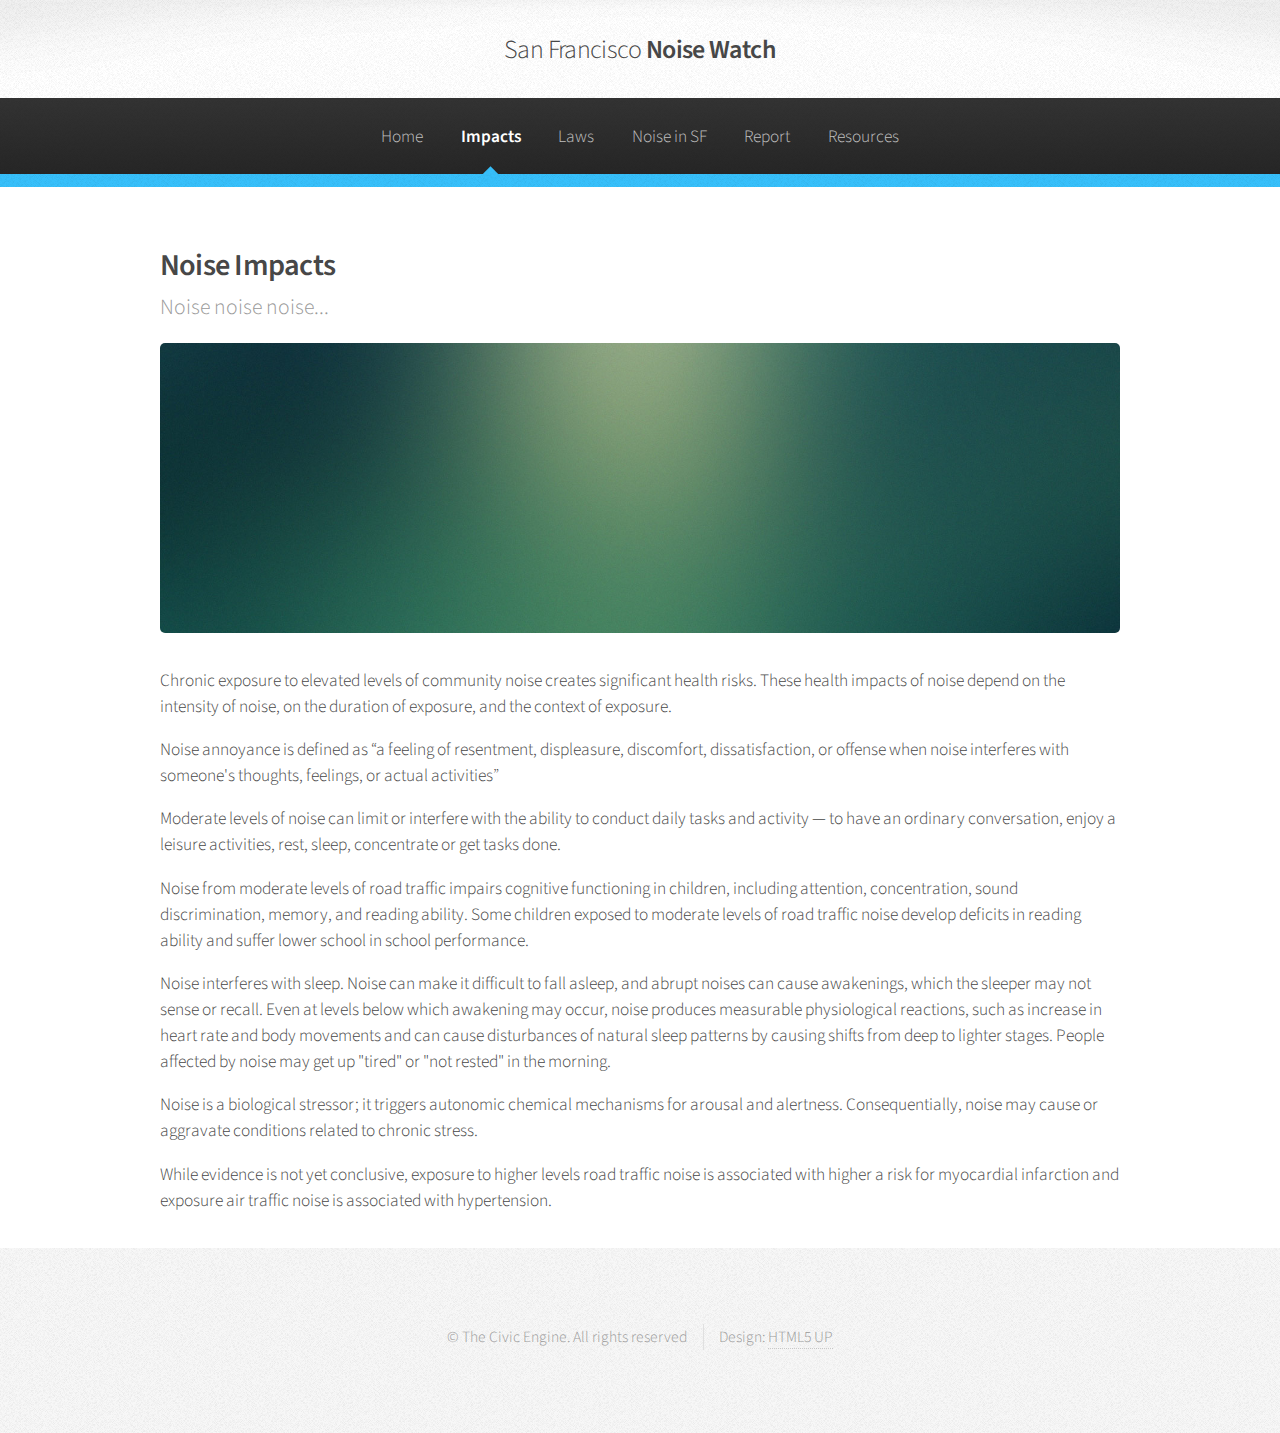
==== commit ea74bb5c: "Adds more of the noise table and links to form" ====
--- a/impacts.html
+++ b/impacts.html
@@ -35,28 +35,8 @@
 				<!-- Nav -->
 					<nav id="nav">
 						 <ul>
-							<li class="current"><a href="index.html">Home</a></li>
-							<!--
-							<li>
-								<a href="">Dropdown</a>
-								<ul>
-									<li><a href="#">Lorem dolor</a></li>
-									<li><a href="#">Magna phasellus</a></li>
-									<li><a href="#">Etiam sed tempus</a></li>
-									<li>
-										<a href="">Submenu</a>
-										<ul>
-											<li><a href="#">Lorem dolor</a></li>
-											<li><a href="#">Phasellus magna</a></li>
-											<li><a href="#">Magna phasellus</a></li>
-											<li><a href="#">Etiam nisl</a></li>
-											<li><a href="#">Veroeros feugiat</a></li>
-										</ul>
-									</li>
-									<li><a href="#">Veroeros feugiat</a></li>
-								</ul>
-							</li> -->
-							<li><a href="impacts.html">Impacts</a></li>
+							<li><a href="index.html">Home</a></li>
+							<li  class="current"><a href="impacts.html">Impacts</a></li>
 							<li><a href="laws.html">Laws</a></li>
 							<li><a href="noise.html">Noise in SF</a></li>
 							<li><a href="report.html">Report</a></li>
@@ -69,77 +49,34 @@
 		<!-- Main -->
 			<section class="wrapper style1">
 				<div class="container">
-					<div class="row 200%">
-						<div class="4u 12u(narrower)">
-							<div id="sidebar">
+					<div id="content" class="noise-content">
 
-								<!-- Sidebar -->
+						<!-- Content -->
 
-									<section>
-										<h3>Just a Subheading</h3>
-										<p>Phasellus quam turpis, feugiat sit amet ornare in, hendrerit in lectus.
-										Praesent semper mod quis eget mi. Etiam eu ante risus. Aliquam erat volutpat.
-										Aliquam luctus et mattis lectus sit amet pulvinar. Nam turpis et nisi etiam.</p>
-										<footer>
-											<a href="#" class="button">Continue Reading</a>
-										</footer>
-									</section>
+							<article>
+								<header>
+									<h2>Noise Impacts</h2>
+									<p>Noise noise noise...</p>
+								</header>
 
-									<section>
-										<h3>Another Subheading</h3>
-										<ul class="links">
-											<li><a href="#">Amet turpis, feugiat et sit amet</a></li>
-											<li><a href="#">Ornare in hendrerit in lectus</a></li>
-											<li><a href="#">Semper mod quis eget mi dolore</a></li>
-											<li><a href="#">Consequat etiam lorem phasellus</a></li>
-											<li><a href="#">Amet turpis, feugiat et sit amet</a></li>
-											<li><a href="#">Semper mod quisturpis nisi</a></li>
-										</ul>
-										<footer>
-											<a href="#" class="button">More Random Links</a>
-										</footer>
-									</section>
+								<span class="image featured"><img src="images/banner.jpg" alt="" /></span>
 
-							</div>
-						</div>
-						<div class="8u  12u(narrower) important(narrower)">
-							<div id="content">
+								<p>Chronic exposure to elevated levels of community noise creates significant health risks.  These health impacts of noise depend on the intensity of noise, on the duration of exposure, and the context of exposure.</p>
 
-								<!-- Content -->
+								<p>Noise annoyance is defined as “a feeling of resentment, displeasure, discomfort, dissatisfaction, or offense when noise interferes with someone's thoughts, feelings, or actual activities”</p>
 
-									<article>
-										<header>
-											<h2>Left Sidebar</h2>
-											<p>Sidebar on the left, content on the right.</p>
-										</header>
+								<p>Moderate levels of noise can limit or interfere with the ability to conduct daily tasks and activity — to have an ordinary conversation, enjoy a leisure activities, rest, sleep, concentrate or get tasks done.</p>
 
-										<span class="image featured"><img src="images/banner.jpg" alt="" /></span>
+								<p>Noise from moderate levels of road traffic impairs cognitive functioning in children, including attention, concentration, sound discrimination, memory, and reading ability.  Some children exposed to moderate levels of road traffic noise develop deficits in reading ability and suffer lower school in school performance.</p>
 
-										<p>Phasellus quam turpis, feugiat sit amet ornare in, hendrerit in lectus.
-										Praesent semper mod quis eget mi. Etiam eu ante risus. Aliquam erat volutpat.
-										Aliquam luctus et mattis lectus sit amet pulvinar. Nam turpis nisi
-										consequat etiam lorem ipsum dolor sit amet nullam.</p>
+								<p>Noise interferes with sleep. Noise can make it difficult to fall asleep, and abrupt noises can cause awakenings, which the sleeper may not sense or recall.  Even at levels below which awakening may occur, noise produces measurable physiological reactions, such as increase in heart rate and body movements and can cause disturbances of natural sleep patterns by causing shifts from deep to lighter stages. People affected by noise may get up "tired" or "not rested" in the morning.</p> 
+								
+								<p>Noise is a biological stressor; it triggers autonomic chemical mechanisms for arousal and alertness. Consequentially, noise may cause or aggravate conditions related to chronic stress.</p>
 
-										<h3>And Yet Another Subheading</h3>
-										<p>Lorem ipsum dolor sit amet, consectetur adipiscing elit. Maecenas ac quam risus, at tempus
-										justo. Sed dictum rutrum massa eu volutpat. Quisque vitae hendrerit sem. Pellentesque lorem felis,
-										ultricies a bibendum id, bibendum sit amet nisl. Mauris et lorem quam. Maecenas rutrum imperdiet
-										vulputate. Nulla quis nibh ipsum, sed egestas justo. Morbi ut ante mattis orci convallis tempor.
-										Etiam a lacus a lacus pharetra porttitor quis accumsan odio. Sed vel euismod nisi. Etiam convallis
-										rhoncus dui quis euismod. Maecenas lorem tellus, congue et condimentum ac, ullamcorper non sapien.
-										Donec sagittis massa et leo semper a scelerisque metus faucibus. Morbi congue mattis mi.
-										Phasellus sed nisl vitae risus tristique volutpat. Cras rutrum commodo luctus.</p>
+								<p>While evidence is not yet conclusive, exposure to higher levels road traffic noise is associated with higher a risk for myocardial infarction and exposure air traffic noise is  associated with hypertension.</p>
 
-										<p>Phasellus odio risus, faucibus et viverra vitae, eleifend ac purus. Praesent mattis, enim
-										quis hendrerit porttitor, sapien tortor viverra magna, sit amet rhoncus nisl lacus nec arcu.
-										Suspendisse laoreet metus ut metus imperdiet interdum aliquam justo tincidunt. Mauris dolor urna,
-										fringilla vel malesuada ac, dignissim eu mi. Praesent mollis massa ac nulla pretium pretium.
-										Maecenas tortor mauris, consectetur pellentesque dapibus eget, tincidunt vitae arcu.
-										Vestibulum purus augue, tincidunt sit amet iaculis id, porta eu purus.</p>
-									</article>
+							</article>
 
-							</div>
-						</div>
 					</div>
 				</div>
 			</section>
--- a/css/style.css
+++ b/css/style.css
@@ -15,7 +15,7 @@
 }
 
 .map{
-	height: 400px;
+	height: 450px;
 	margin-bottom: 40px;
 	margin-left: 10px;
 	margin-right: 10px;
@@ -28,6 +28,25 @@
 .noise-content p {
 	margin-bottom: 1em;
 }
+
+.noise-table > tbody > tr > td {
+	padding-left: 20px;
+	padding-right: 20px;
+	padding-top: 20px;
+}
+
+.table-subtitle > td{
+	padding-top: 10px;
+	text-align: center;
+}
+
+thead {
+	text-align: center;
+	background-color: #37C0FB;
+	color: white;
+}
+tbody:nth-child(odd) { background: #f5f5f5; }
+tbody:nth-child(even) { background: #e5e5e5; }
 
 /* Basic */
 
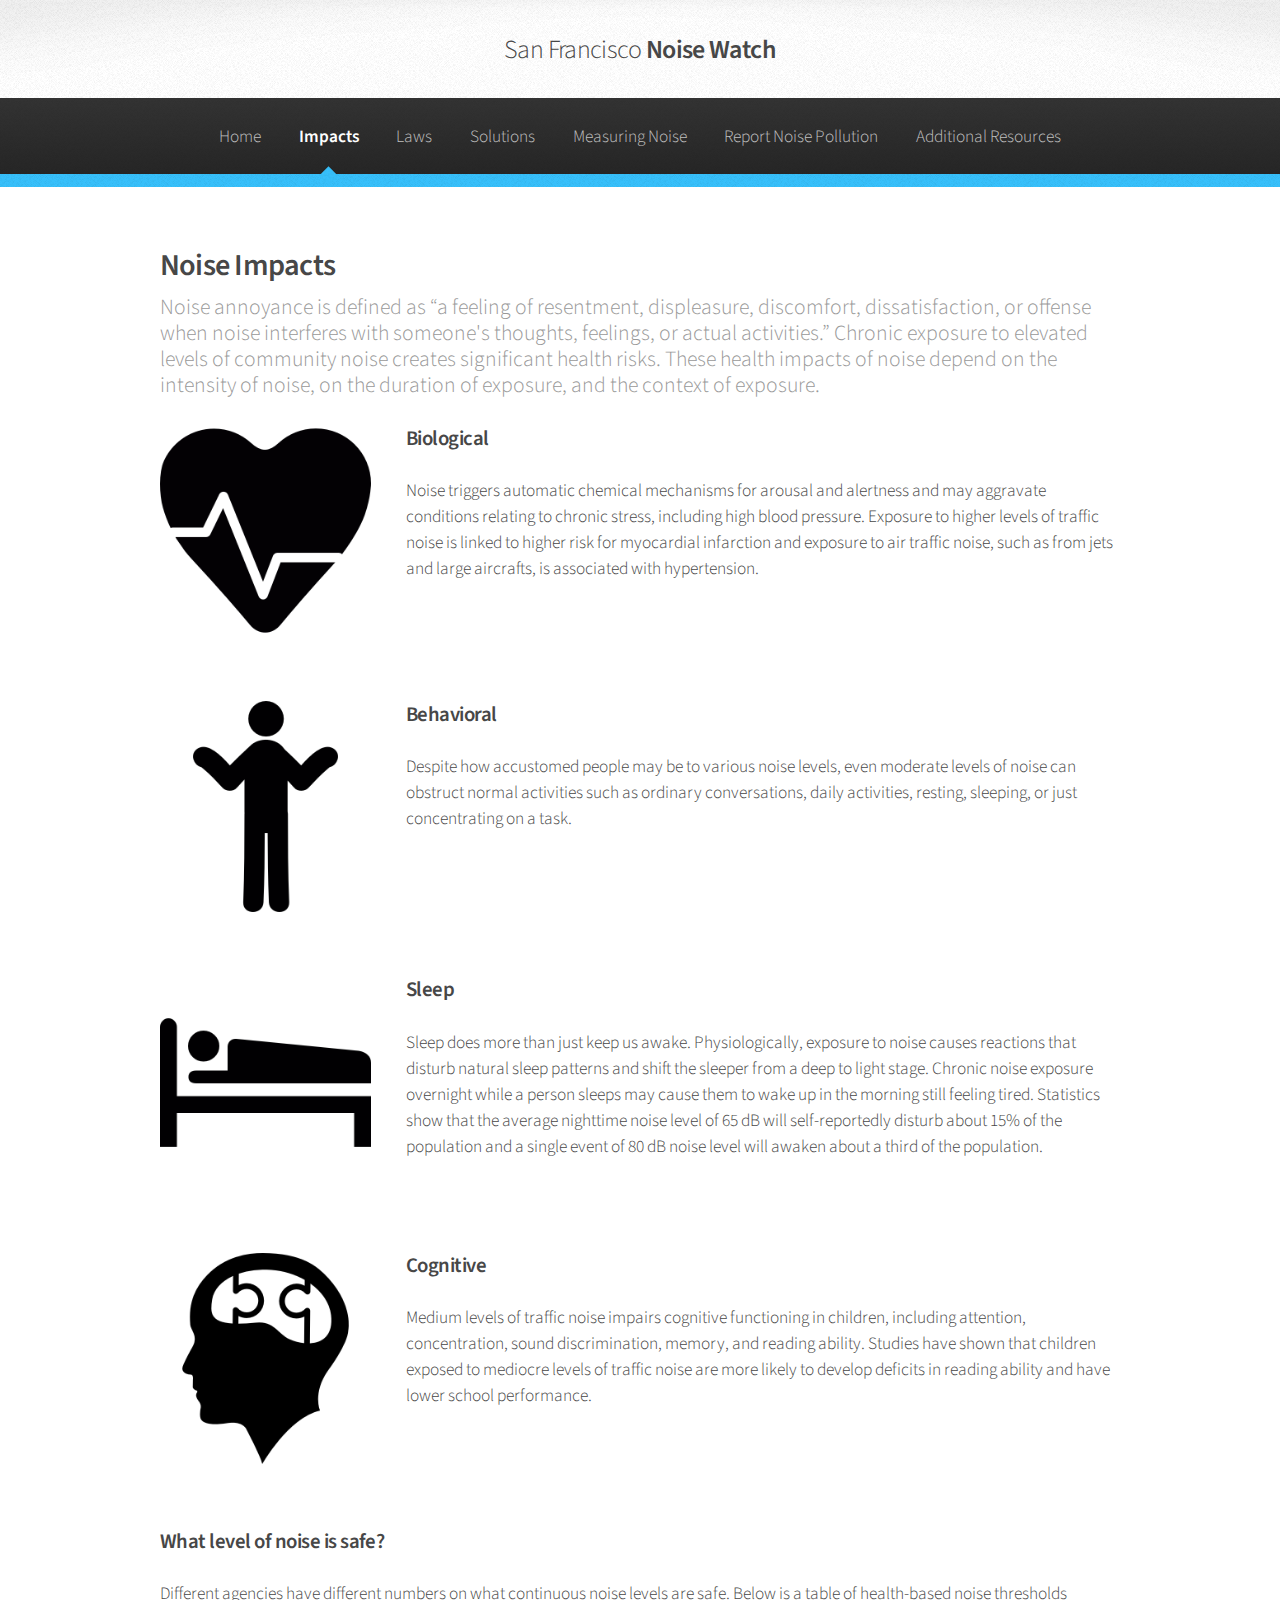
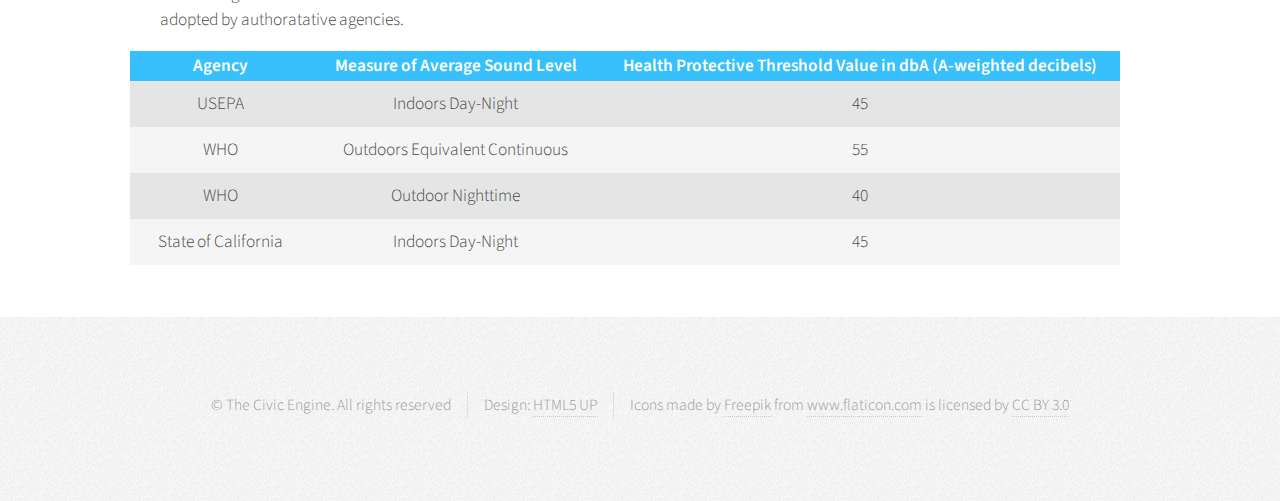
==== commit b0c18367: "First live iteration of website" ====
--- a/impacts.html
+++ b/impacts.html
@@ -36,11 +36,12 @@
 					<nav id="nav">
 						 <ul>
 							<li><a href="index.html">Home</a></li>
-							<li  class="current"><a href="impacts.html">Impacts</a></li>
+							<li class="current"><a href="impacts.html">Impacts</a></li>
 							<li><a href="laws.html">Laws</a></li>
-							<li><a href="noise.html">Noise in SF</a></li>
-							<li><a href="report.html">Report</a></li>
-							<li><a href="resources.html">Resources</a></li>
+							<li><a href="noise.html">Solutions</a></li>
+							<li><a href="measurement.html">Measuring Noise</a></li>
+							<li><a href="https://docs.google.com/a/berkeley.edu/forms/d/15XlNgLYGjaAz0OY-iixCj2Q2khDE7lZDwt7VWUv1hVs/viewform">Report Noise Pollution</a></li>
+							<li><a href="resources.html">Additional Resources</a></li>
 						</ul>
 					</nav>
 
@@ -56,26 +57,90 @@
 							<article>
 								<header>
 									<h2>Noise Impacts</h2>
-									<p>Noise noise noise...</p>
+									<p>Noise annoyance is defined as “a feeling of resentment, displeasure, discomfort, dissatisfaction, or offense when noise interferes with someone's thoughts, feelings, or actual activities.” Chronic exposure to elevated levels of community noise creates significant health risks.  These health impacts of noise depend on the intensity of noise, on the duration of exposure, and the context of exposure.</p>
 								</header>
 
-								<span class="image featured"><img src="images/banner.jpg" alt="" /></span>
+						<div class="row">
+							<div class="box post">
+								<div class="image impacts-image left"><img src="images/biological.png" alt="" /></div>
+								<div class="inner impacts-inner">
+									<h3>Biological</h3>
+									<p>Noise triggers automatic chemical mechanisms for arousal and alertness and may aggravate conditions relating to chronic stress, including high blood pressure. Exposure to higher levels of traffic noise is linked to higher risk for myocardial infarction and exposure to air traffic noise, such as from jets and large aircrafts, is associated with hypertension.</p>
+								</div>
+							</div>
+						</div>
+						<div class="row">
+							<div class="box post">
+								<div class="image impacts-image left"><img src="images/behavioral.png" alt="" /></div>
+								<div class="inner impacts-inner">
+									<h3>Behavioral</h3>
+									<p>Despite how accustomed people may be to various noise levels, even moderate levels of noise can obstruct normal activities such as ordinary conversations, daily activities, resting, sleeping, or just concentrating on a task.</p>
+								</div>
+							</div>
+						</div>
 
-								<p>Chronic exposure to elevated levels of community noise creates significant health risks.  These health impacts of noise depend on the intensity of noise, on the duration of exposure, and the context of exposure.</p>
+						<div class="row">
+							<div class="box post">
+								<div class="image impacts-image left"><img src="images/sleep.png" alt="" /></div>
+								<div class="inner impacts-inner">
+									<h3>Sleep</h3>
+									<p>Sleep does more than just keep us awake. Physiologically, exposure to noise causes reactions that disturb natural sleep patterns and shift the sleeper from a deep to light stage. Chronic noise exposure overnight while a person sleeps may cause them to wake up in the morning still feeling tired. Statistics show that the average nighttime noise level of 65 dB will self-reportedly disturb about 15% of the population and a single event of 80 dB noise level will awaken about a third of the population.</p>
+								</div>
+							</div>
+						</div>
 
-								<p>Noise annoyance is defined as “a feeling of resentment, displeasure, discomfort, dissatisfaction, or offense when noise interferes with someone's thoughts, feelings, or actual activities”</p>
+						<div class="row">
+							<div class="box post">
+								<div class="image impacts-image left"><img src="images/cognitive.png" alt="" /></div>
+								<div class="inner impacts-inner">
+									<h3>Cognitive</h3>
+									<p>Medium levels of traffic noise impairs cognitive functioning in children, including  attention, concentration, sound discrimination, memory, and reading ability. Studies have shown that children exposed to mediocre levels of traffic noise are more likely to develop deficits in reading ability and have lower school performance.</p>
+								</div>
+							</div>
+						</div>
 
-								<p>Moderate levels of noise can limit or interfere with the ability to conduct daily tasks and activity — to have an ordinary conversation, enjoy a leisure activities, rest, sleep, concentrate or get tasks done.</p>
-
-								<p>Noise from moderate levels of road traffic impairs cognitive functioning in children, including attention, concentration, sound discrimination, memory, and reading ability.  Some children exposed to moderate levels of road traffic noise develop deficits in reading ability and suffer lower school in school performance.</p>
-
-								<p>Noise interferes with sleep. Noise can make it difficult to fall asleep, and abrupt noises can cause awakenings, which the sleeper may not sense or recall.  Even at levels below which awakening may occur, noise produces measurable physiological reactions, such as increase in heart rate and body movements and can cause disturbances of natural sleep patterns by causing shifts from deep to lighter stages. People affected by noise may get up "tired" or "not rested" in the morning.</p> 
-								
-								<p>Noise is a biological stressor; it triggers autonomic chemical mechanisms for arousal and alertness. Consequentially, noise may cause or aggravate conditions related to chronic stress.</p>
-
-								<p>While evidence is not yet conclusive, exposure to higher levels road traffic noise is associated with higher a risk for myocardial infarction and exposure air traffic noise is  associated with hypertension.</p>
-
-							</article>
+						<div class="row">
+							<h3>What level of noise is safe?</h3>
+							<p class="impact-subtitle">Different agencies have different numbers on what continuous noise levels are safe. Below is a table of health-based noise thresholds adopted by authoratative agencies.</p>
+								<table class="noise-table impact-table">
+								  <thead>
+								    <td><h6>Agency</h6></td>
+								    <td><h6>Measure of Average Sound Level</h6></td>
+								    <td><h6>Health Protective Threshold Value in dbA (A-weighted decibels)</h6></td>
+								  </thead>
+								  <tbody>
+									  <tr>
+										<td>USEPA</td>
+										<td>Indoors Day-Night</td>
+										<td>45</td>
+									  </tr>
+								  </tbody>
+								  	<tbody>
+									  <tr>
+										<td>WHO</td>
+										<td>Outdoors Equivalent Continuous</td>
+										<td>55</td>
+									  </tr>
+								  </tbody>
+								  <tbody>
+									  <tr>
+										<td>WHO</td>
+										<td>Outdoor Nighttime</td>
+										<td>40</td>
+									  </tr>
+								  </tbody>
+								 <tbody>
+									  <tr>
+										<td>State of California</td>
+										<td>Indoors Day-Night</td>
+										<td>45</td>
+									  </tr>
+								  </tbody>
+								  </table>
+								</div>
+							</div>
+						</div>
+					</article>
 
 					</div>
 				</div>
@@ -86,7 +151,7 @@
 				<!-- Copyright -->
 					<div class="copyright">
 						<ul class="menu">
-							<li>&copy; The Civic Engine. All rights reserved</li><li>Design: <a href="http://html5up.net">HTML5 UP</a></li>
+							<li>&copy; The Civic Engine. All rights reserved</li><li>Design: <a href="http://html5up.net">HTML5 UP</a></li><li><div>Icons made by <a href="http://www.flaticon.com/authors/freepik" title="Freepik">Freepik</a> from <a href="http://www.flaticon.com" title="Flaticon">www.flaticon.com</a>             is licensed by <a href="http://creativecommons.org/licenses/by/3.0/" title="Creative Commons BY 3.0">CC BY 3.0</a></div></li>
 						</ul>
 					</div>
 
--- a/css/style.css
+++ b/css/style.css
@@ -14,6 +14,13 @@
 	height: 400px;
 }
 
+.image-container{
+	width: 90%;
+	margin-left: auto;
+	margin-right: auto;
+}
+
+
 .map{
 	height: 450px;
 	margin-bottom: 40px;
@@ -25,6 +32,19 @@
 	text-align: center;
 }
 
+.map-header{
+	margin-bottom: 10px;
+	text-align: center;
+}
+
+.impact-table{
+	text-align: center;
+}
+
+.impact-subtitle{
+	padding-top: 0px;
+}
+
 .noise-content p {
 	margin-bottom: 1em;
 }
@@ -32,12 +52,67 @@
 .noise-table > tbody > tr > td {
 	padding-left: 20px;
 	padding-right: 20px;
-	padding-top: 20px;
+	padding-top: 10px;
+	padding-bottom: 10px;
 }
 
 .table-subtitle > td{
 	padding-top: 10px;
 	text-align: center;
+}
+
+.flow-chart img{
+	width: 100%;
+}
+
+.overlay {
+   background:transparent; 
+   position:absolute; 
+   max-width:750px;
+   height:450px; /* your iframe height */
+}
+
+.scrolloff {
+    pointer-events: none;
+    z-index: -10;
+}
+
+.noise-resource{
+	padding-top: 10px;
+	padding-bottom: 10px;
+}
+
+.noise-resource p {
+	margin-bottom: 0.8em;
+}
+
+.start-button {
+	margin-top: 10px;
+}
+
+.impact-icon {
+	width: 25%;
+}
+
+#law td {
+	text-align: center;
+	width: 33.3%;
+	background: white
+}
+
+#cars td, th {
+	border: 2px solid white;
+	background-color: azure;
+	padding: 10px;
+	width: 50px;
+	text-align: center;
+	font-size: 15px;
+	vertical-align: top;
+	text-align: center;
+}
+
+.law-list > li {
+	margin-left:20px;
 }
 
 thead {
@@ -45,6 +120,23 @@
 	background-color: #37C0FB;
 	color: white;
 }
+
+thead > tr > td > h3 {
+	margin-bottom: 0px;
+}
+
+thead > tr > td > h6 {
+	margin-bottom: 0px;
+}
+
+.form-container {
+	max-width: 700px;
+	margin-left: auto;
+	margin-right: auto;
+	text-align: center;
+}
+
+
 tbody:nth-child(odd) { background: #f5f5f5; }
 tbody:nth-child(even) { background: #e5e5e5; }
 
@@ -82,13 +174,13 @@
 		-o-transition: color 0.2s ease-in-out, border-color 0.2s ease-in-out, opacity 0.2s ease-in-out;
 		-ms-transition: color 0.2s ease-in-out, border-color 0.2s ease-in-out, opacity 0.2s ease-in-out;
 		transition: color 0.2s ease-in-out, border-color 0.2s ease-in-out, opacity 0.2s ease-in-out;
-		color: #37c0fb;
+		color: #37C0FB;
 		text-decoration: none;
 		border-bottom: dotted 1px;
 	}
 
 		a:hover {
-			color: #37c0fb;
+			color: #37C0FB;
 			border-bottom-color: transparent;
 		}
 
@@ -229,7 +321,7 @@
 		input[type="password"]:focus,
 		input[type="email"]:focus,
 		textarea:focus {
-			border-color: #37c0fb;
+			border-color: #37C0FB;
 		}
 
 	input[type="text"],
@@ -337,7 +429,7 @@
 		.icon.major {
 			text-align: center;
 			cursor: default;
-			background-color: #37c0fb;
+			background-color: #37C0FB;
 			background-image: -moz-linear-gradient(top, rgba(0,0,0,0), rgba(0,0,0,0.15)), url("images/bg01.png");
 			background-image: -webkit-linear-gradient(top, rgba(0,0,0,0), rgba(0,0,0,0.15)), url("images/bg01.png");
 			background-image: -o-linear-gradient(top, rgba(0,0,0,0), rgba(0,0,0,0.15)), url("images/bg01.png");
@@ -489,7 +581,7 @@
 		-o-transition: background-color 0.2s ease-in-out, color 0.2s ease-in-out, box-shadow 0.2s ease-in-out;
 		-ms-transition: background-color 0.2s ease-in-out, color 0.2s ease-in-out, box-shadow 0.2s ease-in-out;
 		transition: background-color 0.2s ease-in-out, color 0.2s ease-in-out, box-shadow 0.2s ease-in-out;
-		background-color: #37c0fb;
+		background-color: #37C0FB;
 		background-image: -moz-linear-gradient(top, rgba(0,0,0,0), rgba(0,0,0,0.15)), url("images/bg01.png");
 		background-image: -webkit-linear-gradient(top, rgba(0,0,0,0), rgba(0,0,0,0.15)), url("images/bg01.png");
 		background-image: -o-linear-gradient(top, rgba(0,0,0,0), rgba(0,0,0,0.15)), url("images/bg01.png");
@@ -589,12 +681,21 @@
 			margin-left: calc(30% + 2em);
 		}
 
+		.box.post .impacts-inner {
+			margin-left: calc(22% + 2em);
+		}
+
 			.box.post .inner > :last-child {
 				margin-bottom: 0;
 			}
 
 		.box.post .image {
 			width: 30%;
+			margin: 0;
+		}
+
+		.box.post .impacts-image {
+			width: 22%;
 			margin: 0;
 		}
 
@@ -637,7 +738,7 @@
 			display: block;
 			width: 100%;
 			height: 0.75em;
-			background-color: #37c0fb;
+			background-color: #37C0FB;
 			background-image: url("images/bg01.png");
 		}
 
@@ -685,7 +786,7 @@
 						bottom: -0.5em;
 						left: 50%;
 						margin-left: -0.375em;
-						background-color: #37c0fb;
+						background-color: #37C0FB;
 						background-image: url("images/bg01.png");
 					}
 
@@ -747,8 +848,8 @@
 /* Banner */
 
 	#banner {
-		background-image: url("../images/sanfran.jpg");
-		background-position: center center;
+		background-image: url("../images/california_street.jpg");
+		background-position: center 415px;
 		background-size: cover;
 		height: 28em;
 		text-align: center;
@@ -809,7 +910,7 @@
 		}
 
 		.wrapper.style3 {
-			background-color: #37c0fb;
+			background-color: #37C0FB;
 			background-image: -moz-linear-gradient(top, rgba(0,0,0,0), rgba(0,0,0,0.15)), url("images/bg01.png");
 			background-image: -webkit-linear-gradient(top, rgba(0,0,0,0), rgba(0,0,0,0.15)), url("images/bg01.png");
 			background-image: -o-linear-gradient(top, rgba(0,0,0,0), rgba(0,0,0,0.15)), url("images/bg01.png");
@@ -824,7 +925,7 @@
 			}
 
 				.wrapper.style3 .button:hover {
-					color: #37c0fb !important;
+					color: #37C0FB !important;
 				}
 
 /* CTA */
@@ -857,7 +958,7 @@
 		}
 
 			#footer a:hover {
-				color: #37c0fb;
+				color: #37C0FB;
 				border-bottom-color: transparent;
 			}
 
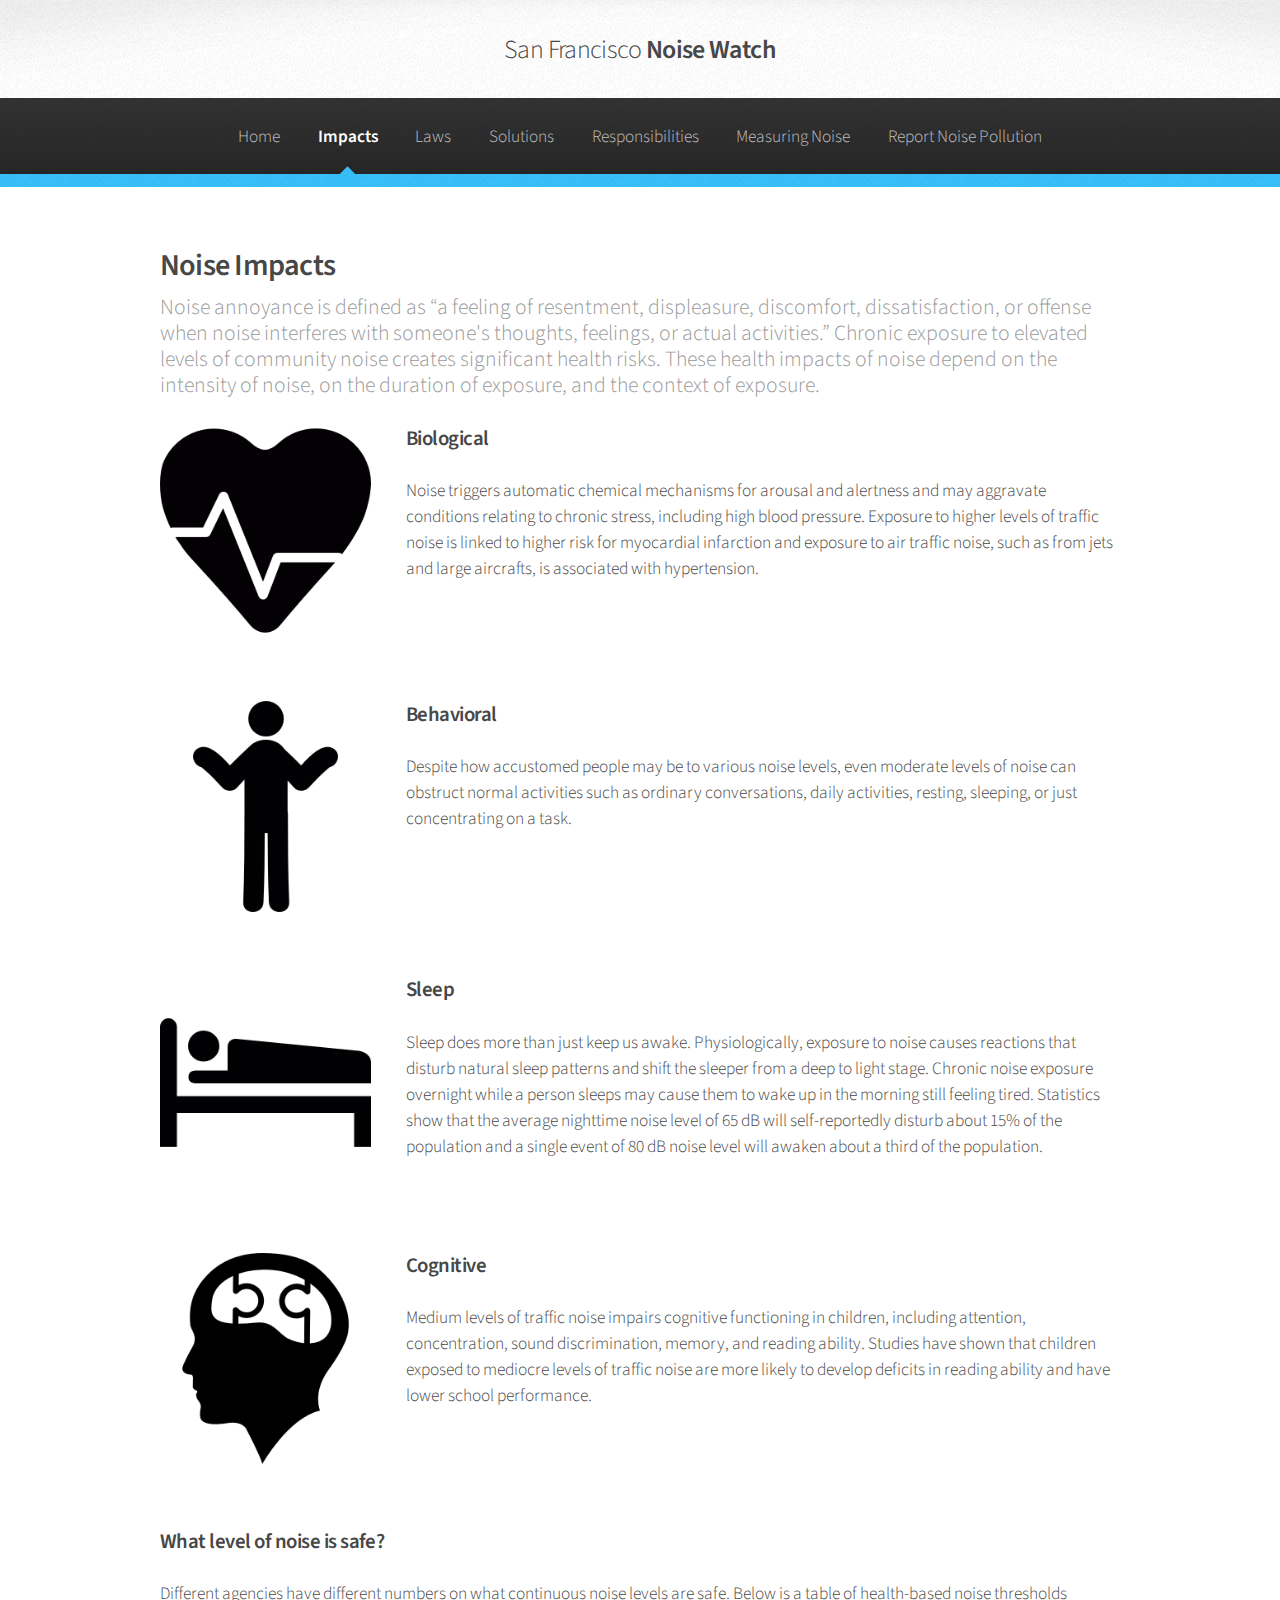
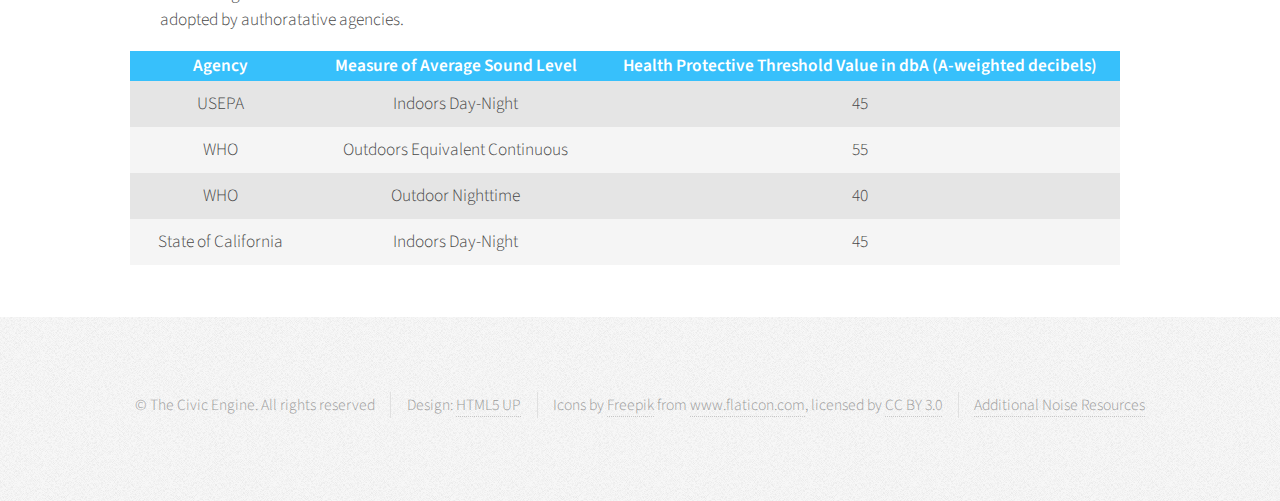
==== commit 6b1db2cd: "adds responsibilities and edits nav bar" ====
--- a/impacts.html
+++ b/impacts.html
@@ -39,9 +39,9 @@
 							<li class="current"><a href="impacts.html">Impacts</a></li>
 							<li><a href="laws.html">Laws</a></li>
 							<li><a href="noise.html">Solutions</a></li>
+							<li><a href="responsibilities.html">Responsibilities</a></li>
 							<li><a href="measurement.html">Measuring Noise</a></li>
-							<li><a href="https://docs.google.com/a/berkeley.edu/forms/d/15XlNgLYGjaAz0OY-iixCj2Q2khDE7lZDwt7VWUv1hVs/viewform">Report Noise Pollution</a></li>
-							<li><a href="resources.html">Additional Resources</a></li>
+							<li><a href="https://docs.google.com/a/berkeley.edu/forms/d/1oXhFvrCaxsVJG5fTz0KbDY-y03vCtt49Mgxpezl_Vcg/viewform">Report Noise Pollution</a></li>
 						</ul>
 					</nav>
 
@@ -151,7 +151,7 @@
 				<!-- Copyright -->
 					<div class="copyright">
 						<ul class="menu">
-							<li>&copy; The Civic Engine. All rights reserved</li><li>Design: <a href="http://html5up.net">HTML5 UP</a></li><li><div>Icons made by <a href="http://www.flaticon.com/authors/freepik" title="Freepik">Freepik</a> from <a href="http://www.flaticon.com" title="Flaticon">www.flaticon.com</a>             is licensed by <a href="http://creativecommons.org/licenses/by/3.0/" title="Creative Commons BY 3.0">CC BY 3.0</a></div></li>
+							<li>&copy; The Civic Engine. All rights reserved</li><li>Design: <a href="http://html5up.net">HTML5 UP</a></li><li><div>Icons by <a href="http://www.flaticon.com/authors/freepik" title="Freepik">Freepik</a> from <a href="http://www.flaticon.com" title="Flaticon">www.flaticon.com</a>, licensed by <a href="http://creativecommons.org/licenses/by/3.0/" title="Creative Commons BY 3.0">CC BY 3.0</a></div></li><li><a href="resources.html">Additional Noise Resources</a></li>
 						</ul>
 					</div>
 
--- a/css/style.css
+++ b/css/style.css
@@ -18,6 +18,10 @@
 	width: 90%;
 	margin-left: auto;
 	margin-right: auto;
+}
+
+.noise-header {
+	margin-bottom: 0.7em;
 }
 
 
